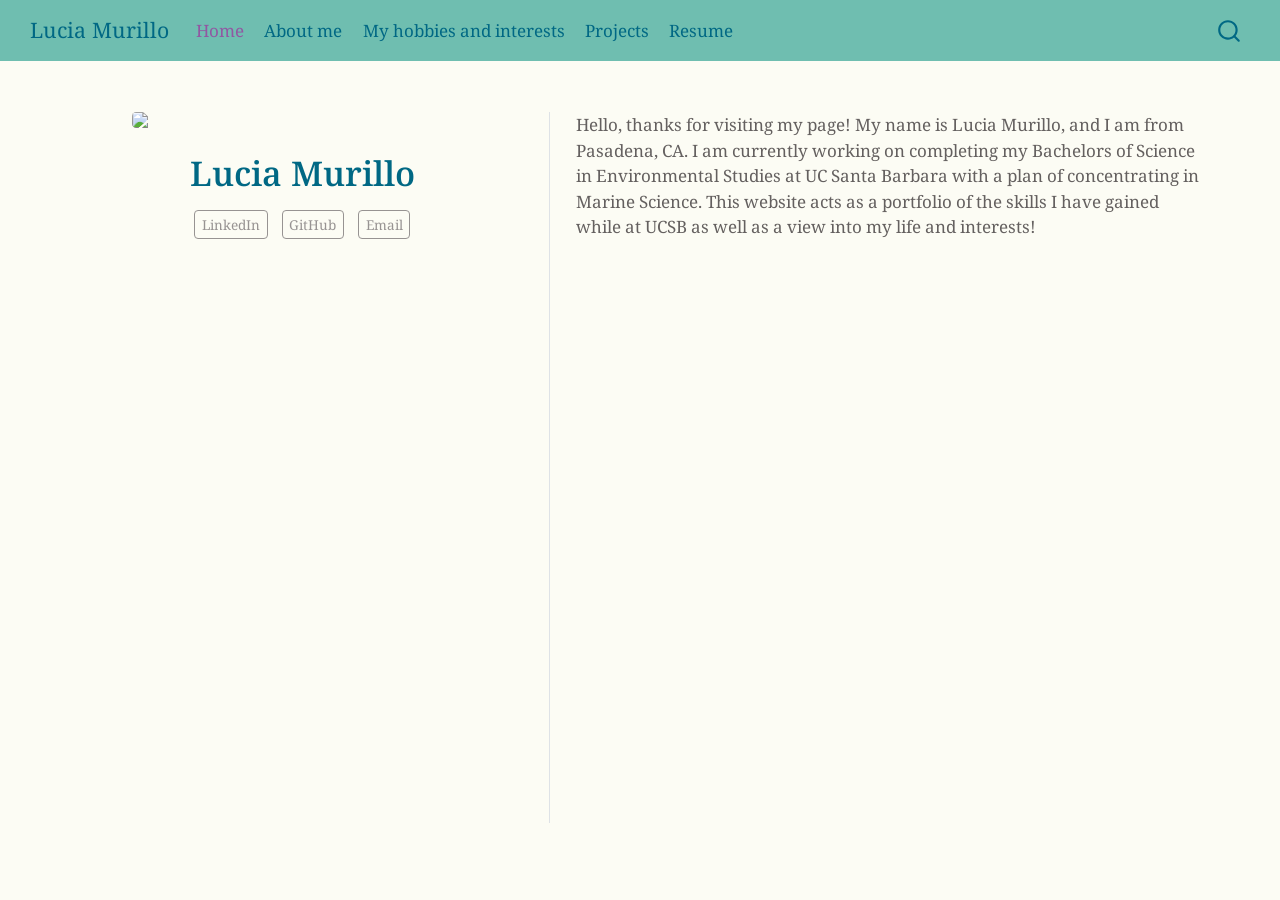
==== docs/index.html @ d8d761d2 "edits to colors and fonts" ====
<!DOCTYPE html>
<html xmlns="http://www.w3.org/1999/xhtml" lang="en" xml:lang="en"><head>

<meta charset="utf-8">
<meta name="generator" content="quarto-1.9.38">

<meta name="viewport" content="width=device-width, initial-scale=1.0, user-scalable=yes">


<title>Lucia Murillo</title>
<style>
/* Default styles provided by pandoc.
** See https://pandoc.org/MANUAL.html#variables-for-html for config info.
*/
code{white-space: pre-wrap;}
span.smallcaps{font-variant: small-caps;}
div.columns{display: flex; gap: min(4vw, 1.5em);}
div.column{flex: auto; overflow-x: auto;}
div.hanging-indent{margin-left: 1.5em; text-indent: -1.5em;}
ul.task-list{list-style: none;}
ul.task-list li input[type="checkbox"] {
  width: 0.8em;
  margin: 0 0.8em 0.2em -1em; /* quarto-specific, see https://github.com/quarto-dev/quarto-cli/issues/4556 */ 
  vertical-align: middle;
}
</style>


<script src="site_libs/quarto-nav/quarto-nav.js"></script>
<script src="site_libs/quarto-nav/headroom.min.js"></script>
<script src="site_libs/clipboard/clipboard.min.js"></script>
<script src="site_libs/quarto-search/autocomplete.umd.js"></script>
<script src="site_libs/quarto-search/fuse.min.js"></script>
<script src="site_libs/quarto-search/quarto-search.js"></script>
<meta name="quarto:offset" content="./">
<script src="site_libs/quarto-html/quarto.js" type="module"></script>
<script src="site_libs/quarto-html/tabsets/tabsets.js" type="module"></script>
<script src="site_libs/quarto-html/popper.min.js"></script>
<script src="site_libs/quarto-html/tippy.umd.min.js"></script>
<link href="site_libs/quarto-html/tippy.css" rel="stylesheet">
<link href="site_libs/quarto-html/quarto-syntax-highlighting-15634bcf2e68342d4ad2dfa704d543f6.css" rel="stylesheet" id="quarto-text-highlighting-styles">
<script src="site_libs/bootstrap/bootstrap.min.js"></script>
<link href="site_libs/bootstrap/bootstrap-icons.css" rel="stylesheet">
<link href="site_libs/bootstrap/bootstrap-aaa0cda580e2609d4816893e895b0591.min.css" rel="stylesheet" append-hash="true" id="quarto-bootstrap" data-mode="light">
<script id="quarto-search-options" type="application/json">{
  "location": "navbar",
  "copy-button": false,
  "collapse-after": 3,
  "panel-placement": "end",
  "type": "overlay",
  "limit": 50,
  "keyboard-shortcut": [
    "f",
    "/",
    "s"
  ],
  "show-item-context": false,
  "language": {
    "search-no-results-text": "No results",
    "search-matching-documents-text": "matching documents",
    "search-copy-link-title": "Copy link to search",
    "search-hide-matches-text": "Hide additional matches",
    "search-more-match-text": "more match in this document",
    "search-more-matches-text": "more matches in this document",
    "search-clear-button-title": "Clear",
    "search-text-placeholder": "",
    "search-detached-cancel-button-title": "Cancel",
    "search-submit-button-title": "Submit",
    "search-label": "Search"
  }
}</script>


</head>

<body class="nav-fixed quarto-light">

<div id="quarto-search-results"></div>
  <header id="quarto-header" class="headroom fixed-top">
    <nav class="navbar navbar-expand-lg " data-bs-theme="dark">
      <div class="navbar-container container-fluid">
      <div class="navbar-brand-container mx-auto">
    <a class="navbar-brand" href="./index.html">
    <span class="navbar-title">Lucia Murillo</span>
    </a>
  </div>
            <div id="quarto-search" class="" title="Search"></div>
          <button class="navbar-toggler" type="button" data-bs-toggle="collapse" data-bs-target="#navbarCollapse" aria-controls="navbarCollapse" role="menu" aria-expanded="false" aria-label="Toggle navigation" onclick="if (window.quartoToggleHeadroom) { window.quartoToggleHeadroom(); }">
  <span class="navbar-toggler-icon"></span>
</button>
          <div class="collapse navbar-collapse" id="navbarCollapse">
            <ul class="navbar-nav navbar-nav-scroll me-auto">
  <li class="nav-item">
    <a class="nav-link active" href="./index.html" aria-current="page"> 
<span class="menu-text">Home</span></a>
  </li>  
  <li class="nav-item">
    <a class="nav-link" href="./about.html"> 
<span class="menu-text">About me</span></a>
  </li>  
  <li class="nav-item">
    <a class="nav-link" href="./hobbies.html"> 
<span class="menu-text">My hobbies and interests</span></a>
  </li>  
  <li class="nav-item">
    <a class="nav-link" href="./projects.html"> 
<span class="menu-text">Projects</span></a>
  </li>  
  <li class="nav-item">
    <a class="nav-link" href="./resume.html"> 
<span class="menu-text">Resume</span></a>
  </li>  
</ul>
          </div> <!-- /navcollapse -->
            <div class="quarto-navbar-tools">
</div>
      </div> <!-- /container-fluid -->
    </nav>
</header>
<!-- content -->
<div id="quarto-content" class="quarto-container page-columns page-rows-contents page-layout-full page-navbar">
<!-- sidebar -->
<!-- margin-sidebar -->
    
<!-- main -->
<div class="quarto-about-trestles column-page">
  <div class="about-entity">
    <img src="rounded" class="about-image
  rounded " style="width: 20em;">
<header id="title-block-header" class="quarto-title-block default">
<div class="quarto-title">
<h1 class="title">Lucia Murillo</h1>
</div>
<div class="quarto-title-meta column-page">
  </div>
</header>
    <div class="about-links">
  <a href="/www.linkedin.com/in/lucia-murillo-34b604240" class="about-link" rel="" target="_blank">
     <span class="about-link-text">LinkedIn</span>
  </a>
  <a href="https://github.com/lucia-murillo" class="about-link" rel="" target="_blank">
     <span class="about-link-text">GitHub</span>
  </a>
  <a href="mailto:luciaviola@gmail.com" class="about-link" rel="" target="">
     <span class="about-link-text">Email</span>
  </a>
</div>
  </div>
  <div class="about-contents"><main class="content column-page" id="quarto-document-content">
<p>Hello, thanks for visiting my page! My name is Lucia Murillo, and I am from Pasadena, CA. I am currently working on completing my Bachelors of Science in Environmental Studies at UC Santa Barbara with a plan of concentrating in Marine Science. This website acts as a portfolio of the skills I have gained while at UCSB as well as a view into my life and interests!</p>


</main></div>
</div>
 <!-- /main -->
<script id="quarto-html-after-body" type="application/javascript">
  window.document.addEventListener("DOMContentLoaded", function (event) {
    const isCodeAnnotation = (el) => {
      for (const clz of el.classList) {
        if (clz.startsWith('code-annotation-')) {                     
          return true;
        }
      }
      return false;
    }
    const onCopySuccess = function(e) {
      // button target
      const button = e.trigger;
      // don't keep focus
      button.blur();
      // flash "checked"
      button.classList.add('code-copy-button-checked');
      var currentTitle = button.getAttribute("title");
      button.setAttribute("title", "Copied!");
      let tooltip;
      if (window.bootstrap) {
        button.setAttribute("data-bs-toggle", "tooltip");
        button.setAttribute("data-bs-placement", "left");
        button.setAttribute("data-bs-title", "Copied!");
        tooltip = new bootstrap.Tooltip(button, 
          { trigger: "manual", 
            customClass: "code-copy-button-tooltip",
            offset: [0, -8]});
        tooltip.show();    
      }
      setTimeout(function() {
        if (tooltip) {
          tooltip.hide();
          button.removeAttribute("data-bs-title");
          button.removeAttribute("data-bs-toggle");
          button.removeAttribute("data-bs-placement");
        }
        button.setAttribute("title", currentTitle);
        button.classList.remove('code-copy-button-checked');
      }, 1000);
      // clear code selection
      e.clearSelection();
    }
    const getTextToCopy = function(trigger) {
      const outerScaffold = trigger.parentElement.cloneNode(true);
      const codeEl = outerScaffold.querySelector('code');
      for (const childEl of codeEl.children) {
        if (isCodeAnnotation(childEl)) {
          childEl.remove();
        }
      }
      return codeEl.innerText;
    }
    const clipboard = new window.ClipboardJS('.code-copy-button:not([data-in-quarto-modal])', {
      text: getTextToCopy
    });
    clipboard.on('success', onCopySuccess);
    if (window.document.getElementById('quarto-embedded-source-code-modal')) {
      const clipboardModal = new window.ClipboardJS('.code-copy-button[data-in-quarto-modal]', {
        text: getTextToCopy,
        container: window.document.getElementById('quarto-embedded-source-code-modal')
      });
      clipboardModal.on('success', onCopySuccess);
    }
      var localhostRegex = new RegExp(/^(?:http|https):\/\/localhost\:?[0-9]*\//);
      var mailtoRegex = new RegExp(/^mailto:/);
        var filterRegex = new RegExp('/' + window.location.host + '/');
      var isInternal = (href) => {
          return filterRegex.test(href) || localhostRegex.test(href) || mailtoRegex.test(href);
      }
      // Inspect non-navigation links and adorn them if external
     var links = window.document.querySelectorAll('a[href]:not(.nav-link):not(.navbar-brand):not(.toc-action):not(.sidebar-link):not(.sidebar-item-toggle):not(.pagination-link):not(.no-external):not([aria-hidden]):not(.dropdown-item):not(.quarto-navigation-tool):not(.about-link)');
      for (var i=0; i<links.length; i++) {
        const link = links[i];
        if (!isInternal(link.href)) {
          // undo the damage that might have been done by quarto-nav.js in the case of
          // links that we want to consider external
          if (link.dataset.originalHref !== undefined) {
            link.href = link.dataset.originalHref;
          }
        }
      }
    function tippyHover(el, contentFn, onTriggerFn, onUntriggerFn) {
      const config = {
        allowHTML: true,
        maxWidth: 500,
        delay: 100,
        arrow: false,
        appendTo: function(el) {
            return el.parentElement;
        },
        interactive: true,
        interactiveBorder: 10,
        theme: 'quarto',
        placement: 'bottom-start',
      };
      if (contentFn) {
        config.content = contentFn;
      }
      if (onTriggerFn) {
        config.onTrigger = onTriggerFn;
      }
      if (onUntriggerFn) {
        config.onUntrigger = onUntriggerFn;
      }
      window.tippy(el, config); 
    }
    const noterefs = window.document.querySelectorAll('a[role="doc-noteref"]');
    for (var i=0; i<noterefs.length; i++) {
      const ref = noterefs[i];
      tippyHover(ref, function() {
        // use id or data attribute instead here
        let href = ref.getAttribute('data-footnote-href') || ref.getAttribute('href');
        try { href = new URL(href).hash; } catch {}
        const id = href.replace(/^#\/?/, "");
        const note = window.document.getElementById(id);
        if (note) {
          return note.innerHTML;
        } else {
          return "";
        }
      });
    }
    const xrefs = window.document.querySelectorAll('a.quarto-xref');
    const processXRef = (id, note) => {
      // Strip column container classes
      const stripColumnClz = (el) => {
        el.classList.remove("page-full", "page-columns");
        if (el.children) {
          for (const child of el.children) {
            stripColumnClz(child);
          }
        }
      }
      stripColumnClz(note)
      if (id === null || id.startsWith('sec-')) {
        // Special case sections, only their first couple elements
        const container = document.createElement("div");
        if (note.children && note.children.length > 2) {
          container.appendChild(note.children[0].cloneNode(true));
          for (let i = 1; i < note.children.length; i++) {
            const child = note.children[i];
            if (child.tagName === "P" && child.innerText === "") {
              continue;
            } else {
              container.appendChild(child.cloneNode(true));
              break;
            }
          }
          if (window.Quarto?.typesetMath) {
            window.Quarto.typesetMath(container);
          }
          return container.innerHTML
        } else {
          if (window.Quarto?.typesetMath) {
            window.Quarto.typesetMath(note);
          }
          return note.innerHTML;
        }
      } else {
        // Remove any anchor links if they are present
        const anchorLink = note.querySelector('a.anchorjs-link');
        if (anchorLink) {
          anchorLink.remove();
        }
        if (window.Quarto?.typesetMath) {
          window.Quarto.typesetMath(note);
        }
        if (note.classList.contains("callout")) {
          return note.outerHTML;
        } else {
          return note.innerHTML;
        }
      }
    }
    for (var i=0; i<xrefs.length; i++) {
      const xref = xrefs[i];
      tippyHover(xref, undefined, function(instance) {
        instance.disable();
        let url = xref.getAttribute('href');
        let hash = undefined; 
        if (url.startsWith('#')) {
          hash = url;
        } else {
          try { hash = new URL(url).hash; } catch {}
        }
        if (hash) {
          const id = hash.replace(/^#\/?/, "");
          const note = window.document.getElementById(id);
          if (note !== null) {
            try {
              const html = processXRef(id, note.cloneNode(true));
              instance.setContent(html);
            } finally {
              instance.enable();
              instance.show();
            }
          } else {
            // See if we can fetch this
            fetch(url.split('#')[0])
            .then(res => res.text())
            .then(html => {
              const parser = new DOMParser();
              const htmlDoc = parser.parseFromString(html, "text/html");
              const note = htmlDoc.getElementById(id);
              if (note !== null) {
                const html = processXRef(id, note);
                instance.setContent(html);
              } 
            }).finally(() => {
              instance.enable();
              instance.show();
            });
          }
        } else {
          // See if we can fetch a full url (with no hash to target)
          // This is a special case and we should probably do some content thinning / targeting
          fetch(url)
          .then(res => res.text())
          .then(html => {
            const parser = new DOMParser();
            const htmlDoc = parser.parseFromString(html, "text/html");
            const note = htmlDoc.querySelector('main.content');
            if (note !== null) {
              // This should only happen for chapter cross references
              // (since there is no id in the URL)
              // remove the first header
              if (note.children.length > 0 && note.children[0].tagName === "HEADER") {
                note.children[0].remove();
              }
              const html = processXRef(null, note);
              instance.setContent(html);
            } 
          }).finally(() => {
            instance.enable();
            instance.show();
          });
        }
      }, function(instance) {
      });
    }
        let selectedAnnoteEl;
        const selectorForAnnotation = ( cell, annotation) => {
          let cellAttr = 'data-code-cell="' + cell + '"';
          let lineAttr = 'data-code-annotation="' +  annotation + '"';
          const selector = 'span[' + cellAttr + '][' + lineAttr + ']';
          return selector;
        }
        const selectCodeLines = (annoteEl) => {
          const doc = window.document;
          const targetCell = annoteEl.getAttribute("data-target-cell");
          const targetAnnotation = annoteEl.getAttribute("data-target-annotation");
          const annoteSpan = window.document.querySelector(selectorForAnnotation(targetCell, targetAnnotation));
          const lines = annoteSpan.getAttribute("data-code-lines").split(",");
          const lineIds = lines.map((line) => {
            return targetCell + "-" + line;
          })
          let top = null;
          let height = null;
          let parent = null;
          if (lineIds.length > 0) {
              //compute the position of the single el (top and bottom and make a div)
              const el = window.document.getElementById(lineIds[0]);
              top = el.offsetTop;
              height = el.offsetHeight;
              parent = el.parentElement.parentElement;
            if (lineIds.length > 1) {
              const lastEl = window.document.getElementById(lineIds[lineIds.length - 1]);
              const bottom = lastEl.offsetTop + lastEl.offsetHeight;
              height = bottom - top;
            }
            if (top !== null && height !== null && parent !== null) {
              // cook up a div (if necessary) and position it 
              let div = window.document.getElementById("code-annotation-line-highlight");
              if (div === null) {
                div = window.document.createElement("div");
                div.setAttribute("id", "code-annotation-line-highlight");
                div.style.position = 'absolute';
                parent.appendChild(div);
              }
              div.style.top = top - 2 + "px";
              div.style.height = height + 4 + "px";
              div.style.left = 0;
              let gutterDiv = window.document.getElementById("code-annotation-line-highlight-gutter");
              if (gutterDiv === null) {
                gutterDiv = window.document.createElement("div");
                gutterDiv.setAttribute("id", "code-annotation-line-highlight-gutter");
                gutterDiv.style.position = 'absolute';
                const codeCell = window.document.getElementById(targetCell);
                const gutter = codeCell.querySelector('.code-annotation-gutter');
                gutter.appendChild(gutterDiv);
              }
              gutterDiv.style.top = top - 2 + "px";
              gutterDiv.style.height = height + 4 + "px";
            }
            selectedAnnoteEl = annoteEl;
          }
        };
        const unselectCodeLines = () => {
          const elementsIds = ["code-annotation-line-highlight", "code-annotation-line-highlight-gutter"];
          elementsIds.forEach((elId) => {
            const div = window.document.getElementById(elId);
            if (div) {
              div.remove();
            }
          });
          selectedAnnoteEl = undefined;
        };
          // Handle positioning of the toggle
      window.addEventListener(
        "resize",
        throttle(() => {
          elRect = undefined;
          if (selectedAnnoteEl) {
            selectCodeLines(selectedAnnoteEl);
          }
        }, 10)
      );
      function throttle(fn, ms) {
      let throttle = false;
      let timer;
        return (...args) => {
          if(!throttle) { // first call gets through
              fn.apply(this, args);
              throttle = true;
          } else { // all the others get throttled
              if(timer) clearTimeout(timer); // cancel #2
              timer = setTimeout(() => {
                fn.apply(this, args);
                timer = throttle = false;
              }, ms);
          }
        };
      }
        // Attach click handler to the DT
        const annoteDls = window.document.querySelectorAll('dt[data-target-cell]');
        for (const annoteDlNode of annoteDls) {
          annoteDlNode.addEventListener('click', (event) => {
            const clickedEl = event.target;
            if (clickedEl !== selectedAnnoteEl) {
              unselectCodeLines();
              const activeEl = window.document.querySelector('dt[data-target-cell].code-annotation-active');
              if (activeEl) {
                activeEl.classList.remove('code-annotation-active');
              }
              selectCodeLines(clickedEl);
              clickedEl.classList.add('code-annotation-active');
            } else {
              // Unselect the line
              unselectCodeLines();
              clickedEl.classList.remove('code-annotation-active');
            }
          });
        }
    const findCites = (el) => {
      const parentEl = el.parentElement;
      if (parentEl) {
        const cites = parentEl.dataset.cites;
        if (cites) {
          return {
            el,
            cites: cites.split(' ')
          };
        } else {
          return findCites(el.parentElement)
        }
      } else {
        return undefined;
      }
    };
    var bibliorefs = window.document.querySelectorAll('a[role="doc-biblioref"]');
    for (var i=0; i<bibliorefs.length; i++) {
      const ref = bibliorefs[i];
      const citeInfo = findCites(ref);
      if (citeInfo) {
        tippyHover(citeInfo.el, function() {
          var popup = window.document.createElement('div');
          citeInfo.cites.forEach(function(cite) {
            var citeDiv = window.document.createElement('div');
            citeDiv.classList.add('hanging-indent');
            citeDiv.classList.add('csl-entry');
            var biblioDiv = window.document.getElementById('ref-' + cite);
            if (biblioDiv) {
              citeDiv.innerHTML = biblioDiv.innerHTML;
            }
            popup.appendChild(citeDiv);
          });
          return popup.innerHTML;
        });
      }
    }
  });
  </script>
</div> <!-- /content -->




</body></html>
---- docs/site_libs/quarto-html/tippy.css ----
.tippy-box[data-animation=fade][data-state=hidden]{opacity:0}[data-tippy-root]{max-width:calc(100vw - 10px)}.tippy-box{position:relative;background-color:#333;color:#fff;border-radius:4px;font-size:14px;line-height:1.4;white-space:normal;outline:0;transition-property:transform,visibility,opacity}.tippy-box[data-placement^=top]>.tippy-arrow{bottom:0}.tippy-box[data-placement^=top]>.tippy-arrow:before{bottom:-7px;left:0;border-width:8px 8px 0;border-top-color:initial;transform-origin:center top}.tippy-box[data-placement^=bottom]>.tippy-arrow{top:0}.tippy-box[data-placement^=bottom]>.tippy-arrow:before{top:-7px;left:0;border-width:0 8px 8px;border-bottom-color:initial;transform-origin:center bottom}.tippy-box[data-placement^=left]>.tippy-arrow{right:0}.tippy-box[data-placement^=left]>.tippy-arrow:before{border-width:8px 0 8px 8px;border-left-color:initial;right:-7px;transform-origin:center left}.tippy-box[data-placement^=right]>.tippy-arrow{left:0}.tippy-box[data-placement^=right]>.tippy-arrow:before{left:-7px;border-width:8px 8px 8px 0;border-right-color:initial;transform-origin:center right}.tippy-box[data-inertia][data-state=visible]{transition-timing-function:cubic-bezier(.54,1.5,.38,1.11)}.tippy-arrow{width:16px;height:16px;color:#333}.tippy-arrow:before{content:"";position:absolute;border-color:transparent;border-style:solid}.tippy-content{position:relative;padding:5px 9px;z-index:1}
---- docs/site_libs/quarto-html/quarto-syntax-highlighting-15634bcf2e68342d4ad2dfa704d543f6.css ----
/* quarto syntax highlight colors */
:root {
  --quarto-hl-ot-color: #003B4F;
  --quarto-hl-at-color: #657422;
  --quarto-hl-ss-color: #20794D;
  --quarto-hl-an-color: #5E5E5E;
  --quarto-hl-fu-color: #4758AB;
  --quarto-hl-st-color: #20794D;
  --quarto-hl-cf-color: #003B4F;
  --quarto-hl-op-color: #5E5E5E;
  --quarto-hl-er-color: #AD0000;
  --quarto-hl-bn-color: #AD0000;
  --quarto-hl-al-color: #AD0000;
  --quarto-hl-va-color: #111111;
  --quarto-hl-bu-color: inherit;
  --quarto-hl-ex-color: inherit;
  --quarto-hl-pp-color: #AD0000;
  --quarto-hl-in-color: #5E5E5E;
  --quarto-hl-vs-color: #20794D;
  --quarto-hl-wa-color: #5E5E5E;
  --quarto-hl-do-color: #5E5E5E;
  --quarto-hl-im-color: #00769E;
  --quarto-hl-ch-color: #20794D;
  --quarto-hl-dt-color: #AD0000;
  --quarto-hl-fl-color: #AD0000;
  --quarto-hl-co-color: #5E5E5E;
  --quarto-hl-cv-color: #5E5E5E;
  --quarto-hl-cn-color: #8f5902;
  --quarto-hl-sc-color: #5E5E5E;
  --quarto-hl-dv-color: #AD0000;
  --quarto-hl-kw-color: #003B4F;
}

/* other quarto variables */
:root {
  --quarto-font-monospace: SFMono-Regular, Menlo, Monaco, Consolas, "Liberation Mono", "Courier New", monospace;
}

/* syntax highlight based on Pandoc's rules */
pre > code.sourceCode > span {
  color: #003B4F;
}

code.sourceCode > span {
  color: #003B4F;
}

div.sourceCode,
div.sourceCode pre.sourceCode {
  color: #003B4F;
}

/* Normal */
code span {
  color: #003B4F;
}

/* Alert */
code span.al {
  color: #AD0000;
  font-style: inherit;
}

/* Annotation */
code span.an {
  color: #5E5E5E;
  font-style: inherit;
}

/* Attribute */
code span.at {
  color: #657422;
  font-style: inherit;
}

/* BaseN */
code span.bn {
  color: #AD0000;
  font-style: inherit;
}

/* BuiltIn */
code span.bu {
  font-style: inherit;
}

/* ControlFlow */
code span.cf {
  color: #003B4F;
  font-weight: bold;
  font-style: inherit;
}

/* Char */
code span.ch {
  color: #20794D;
  font-style: inherit;
}

/* Constant */
code span.cn {
  color: #8f5902;
  font-style: inherit;
}

/* Comment */
code span.co {
  color: #5E5E5E;
  font-style: inherit;
}

/* CommentVar */
code span.cv {
  color: #5E5E5E;
  font-style: italic;
}

/* Documentation */
code span.do {
  color: #5E5E5E;
  font-style: italic;
}

/* DataType */
code span.dt {
  color: #AD0000;
  font-style: inherit;
}

/* DecVal */
code span.dv {
  color: #AD0000;
  font-style: inherit;
}

/* Error */
code span.er {
  color: #AD0000;
  font-style: inherit;
}

/* Extension */
code span.ex {
  font-style: inherit;
}

/* Float */
code span.fl {
  color: #AD0000;
  font-style: inherit;
}

/* Function */
code span.fu {
  color: #4758AB;
  font-style: inherit;
}

/* Import */
code span.im {
  color: #00769E;
  font-style: inherit;
}

/* Information */
code span.in {
  color: #5E5E5E;
  font-style: inherit;
}

/* Keyword */
code span.kw {
  color: #003B4F;
  font-weight: bold;
  font-style: inherit;
}

/* Operator */
code span.op {
  color: #5E5E5E;
  font-style: inherit;
}

/* Other */
code span.ot {
  color: #003B4F;
  font-style: inherit;
}

/* Preprocessor */
code span.pp {
  color: #AD0000;
  font-style: inherit;
}

/* SpecialChar */
code span.sc {
  color: #5E5E5E;
  font-style: inherit;
}

/* SpecialString */
code span.ss {
  color: #20794D;
  font-style: inherit;
}

/* String */
code span.st {
  color: #20794D;
  font-style: inherit;
}

/* Variable */
code span.va {
  color: #111111;
  font-style: inherit;
}

/* VerbatimString */
code span.vs {
  color: #20794D;
  font-style: inherit;
}

/* Warning */
code span.wa {
  color: #5E5E5E;
  font-style: italic;
}

.prevent-inlining {
  content: "</";
}

/*# sourceMappingURL=f23921c56f73e400b49028c9186a1aa0.css.map */
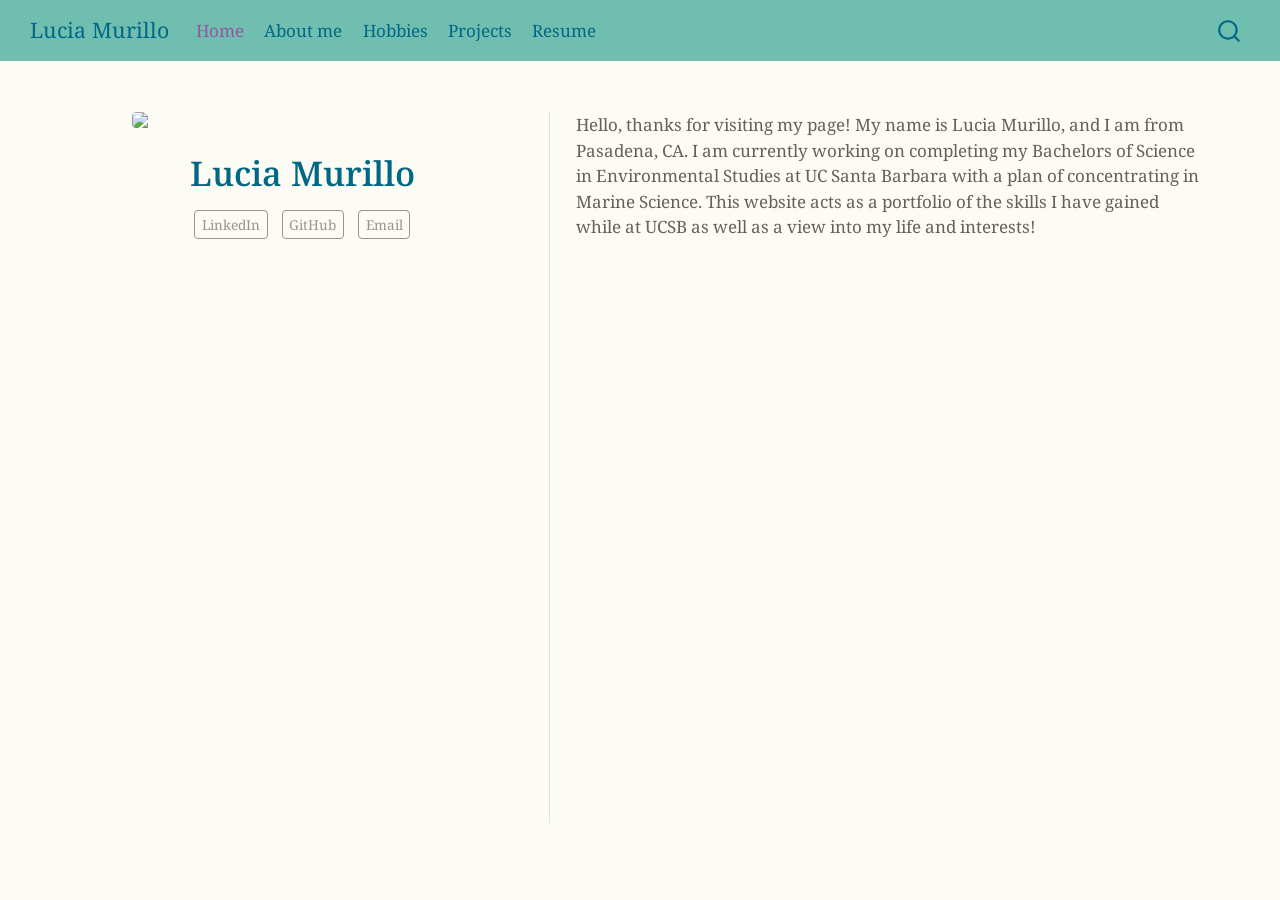
==== commit 68e2aeb2: "update format" ====
--- a/docs/index.html
+++ b/docs/index.html
@@ -41,7 +41,7 @@
 <link href="site_libs/quarto-html/quarto-syntax-highlighting-15634bcf2e68342d4ad2dfa704d543f6.css" rel="stylesheet" id="quarto-text-highlighting-styles">
 <script src="site_libs/bootstrap/bootstrap.min.js"></script>
 <link href="site_libs/bootstrap/bootstrap-icons.css" rel="stylesheet">
-<link href="site_libs/bootstrap/bootstrap-aaa0cda580e2609d4816893e895b0591.min.css" rel="stylesheet" append-hash="true" id="quarto-bootstrap" data-mode="light">
+<link href="site_libs/bootstrap/bootstrap-fbab06fb85a6d25615c258fff13ef2a6.min.css" rel="stylesheet" append-hash="true" id="quarto-bootstrap" data-mode="light">
 <script id="quarto-search-options" type="application/json">{
   "location": "navbar",
   "copy-button": false,
@@ -100,7 +100,7 @@
   </li>  
   <li class="nav-item">
     <a class="nav-link" href="./hobbies.html"> 
-<span class="menu-text">My hobbies and interests</span></a>
+<span class="menu-text">Hobbies</span></a>
   </li>  
   <li class="nav-item">
     <a class="nav-link" href="./projects.html"> 
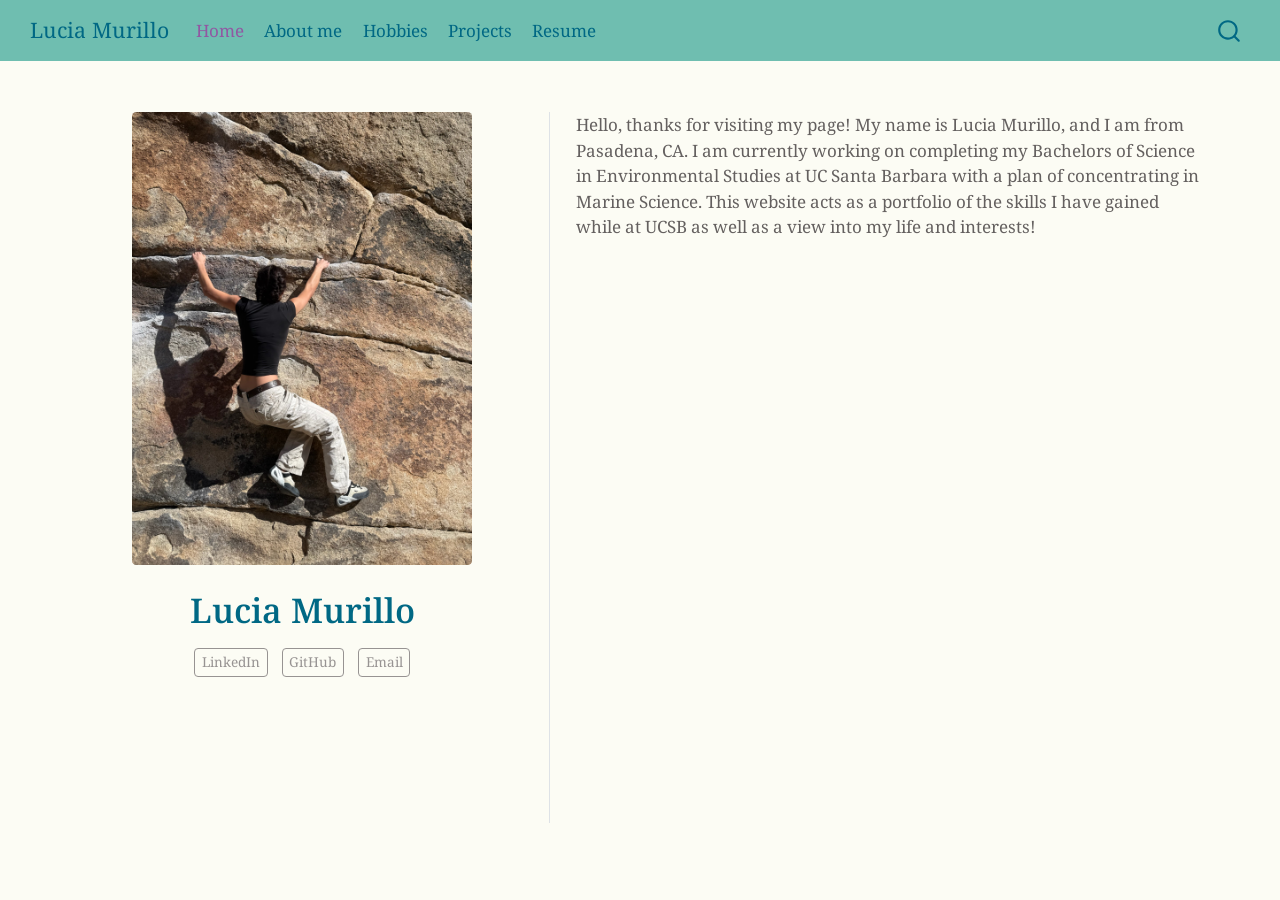
==== commit 889ab691: "edits to images and about me section" ====
--- a/docs/index.html
+++ b/docs/index.html
@@ -41,7 +41,7 @@
 <link href="site_libs/quarto-html/quarto-syntax-highlighting-15634bcf2e68342d4ad2dfa704d543f6.css" rel="stylesheet" id="quarto-text-highlighting-styles">
 <script src="site_libs/bootstrap/bootstrap.min.js"></script>
 <link href="site_libs/bootstrap/bootstrap-icons.css" rel="stylesheet">
-<link href="site_libs/bootstrap/bootstrap-fbab06fb85a6d25615c258fff13ef2a6.min.css" rel="stylesheet" append-hash="true" id="quarto-bootstrap" data-mode="light">
+<link href="site_libs/bootstrap/bootstrap-aaa0cda580e2609d4816893e895b0591.min.css" rel="stylesheet" append-hash="true" id="quarto-bootstrap" data-mode="light">
 <script id="quarto-search-options" type="application/json">{
   "location": "navbar",
   "copy-button": false,
@@ -103,7 +103,7 @@
 <span class="menu-text">Hobbies</span></a>
   </li>  
   <li class="nav-item">
-    <a class="nav-link" href="./projects.html"> 
+    <a class="nav-link" href="./posts/projects.html"> 
 <span class="menu-text">Projects</span></a>
   </li>  
   <li class="nav-item">
@@ -125,7 +125,7 @@
 <!-- main -->
 <div class="quarto-about-trestles column-page">
   <div class="about-entity">
-    <img src="rounded" class="about-image
+    <img src="images/climb.JPG" class="about-image
   rounded " style="width: 20em;">
 <header id="title-block-header" class="quarto-title-block default">
 <div class="quarto-title">
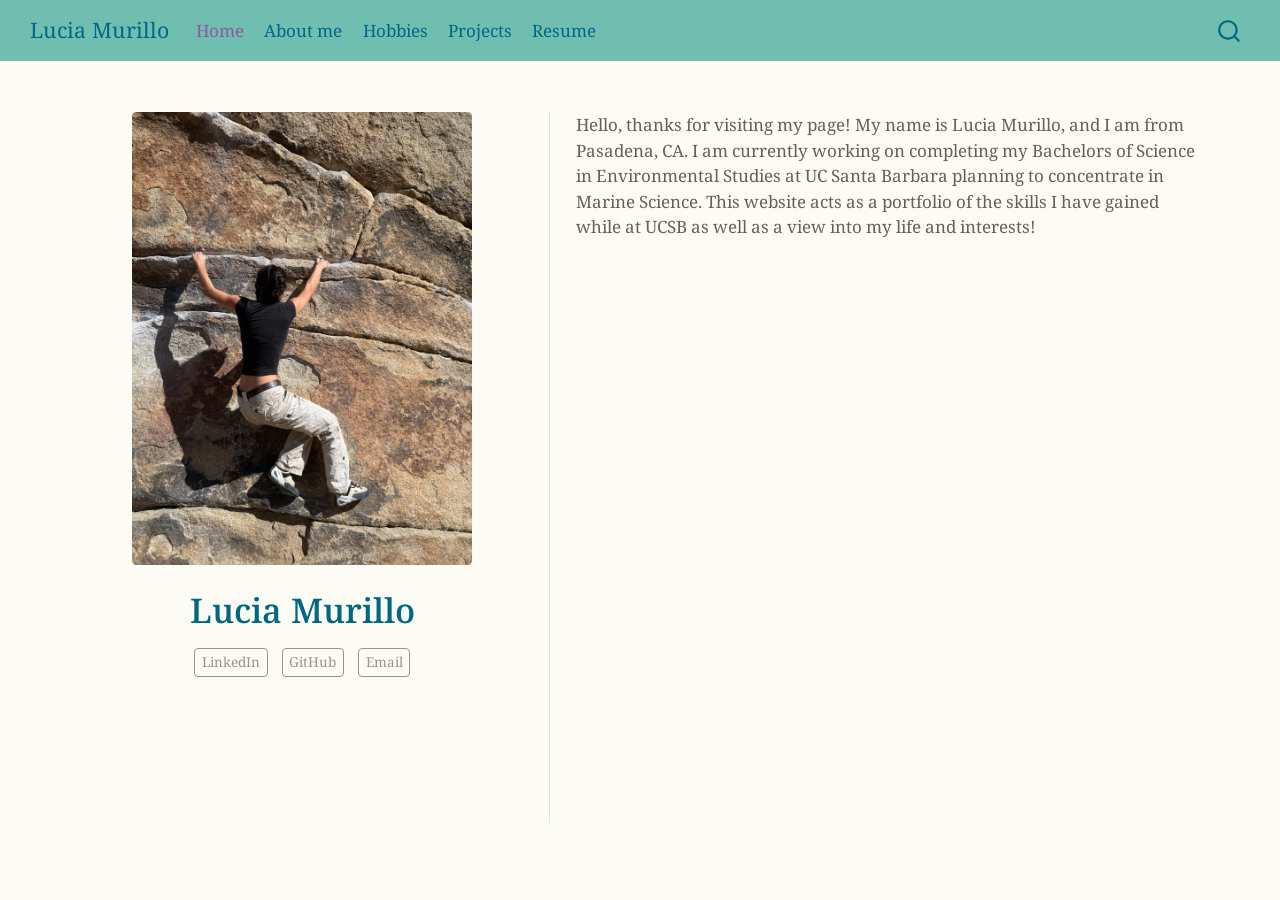
==== commit 35b298ab: "resume added, second blog post added" ====
--- a/docs/index.html
+++ b/docs/index.html
@@ -135,7 +135,7 @@
   </div>
 </header>
     <div class="about-links">
-  <a href="/www.linkedin.com/in/lucia-murillo-34b604240" class="about-link" rel="" target="_blank">
+  <a href="https://www.linkedin.com/in/lucia-murillo-34b604240" class="about-link" rel="" target="_blank">
      <span class="about-link-text">LinkedIn</span>
   </a>
   <a href="https://github.com/lucia-murillo" class="about-link" rel="" target="_blank">
@@ -147,7 +147,7 @@
 </div>
   </div>
   <div class="about-contents"><main class="content column-page" id="quarto-document-content">
-<p>Hello, thanks for visiting my page! My name is Lucia Murillo, and I am from Pasadena, CA. I am currently working on completing my Bachelors of Science in Environmental Studies at UC Santa Barbara with a plan of concentrating in Marine Science. This website acts as a portfolio of the skills I have gained while at UCSB as well as a view into my life and interests!</p>
+<p>Hello, thanks for visiting my page! My name is Lucia Murillo, and I am from Pasadena, CA. I am currently working on completing my Bachelors of Science in Environmental Studies at UC Santa Barbara planning to concentrate in Marine Science. This website acts as a portfolio of the skills I have gained while at UCSB as well as a view into my life and interests!</p>
 
 
 </main></div>
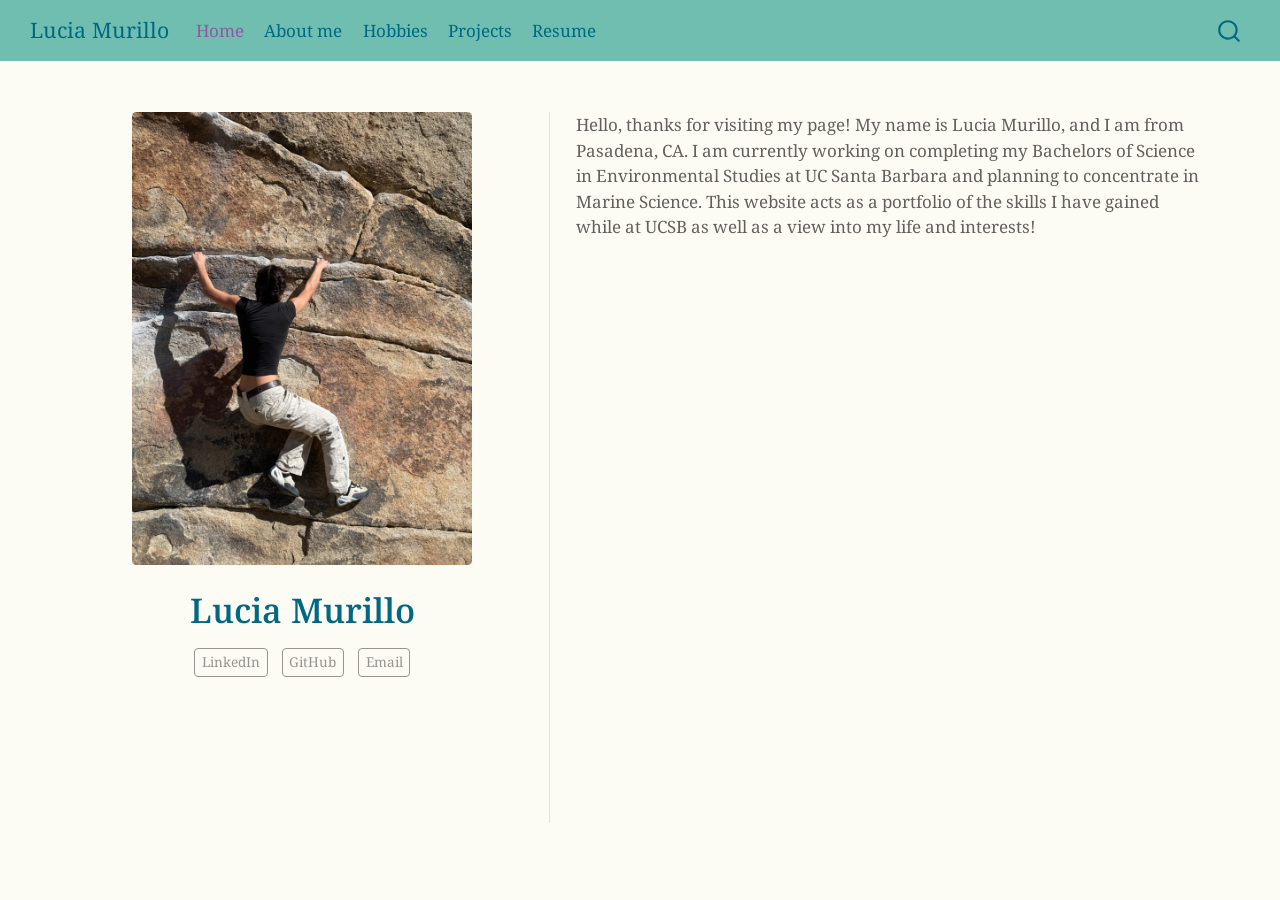
==== commit fe3d3c1e: "update formatting" ====
--- a/docs/index.html
+++ b/docs/index.html
@@ -147,7 +147,7 @@
 </div>
   </div>
   <div class="about-contents"><main class="content column-page" id="quarto-document-content">
-<p>Hello, thanks for visiting my page! My name is Lucia Murillo, and I am from Pasadena, CA. I am currently working on completing my Bachelors of Science in Environmental Studies at UC Santa Barbara planning to concentrate in Marine Science. This website acts as a portfolio of the skills I have gained while at UCSB as well as a view into my life and interests!</p>
+<p>Hello, thanks for visiting my page! My name is Lucia Murillo, and I am from Pasadena, CA. I am currently working on completing my Bachelors of Science in Environmental Studies at UC Santa Barbara and planning to concentrate in Marine Science. This website acts as a portfolio of the skills I have gained while at UCSB as well as a view into my life and interests!</p>
 
 
 </main></div>
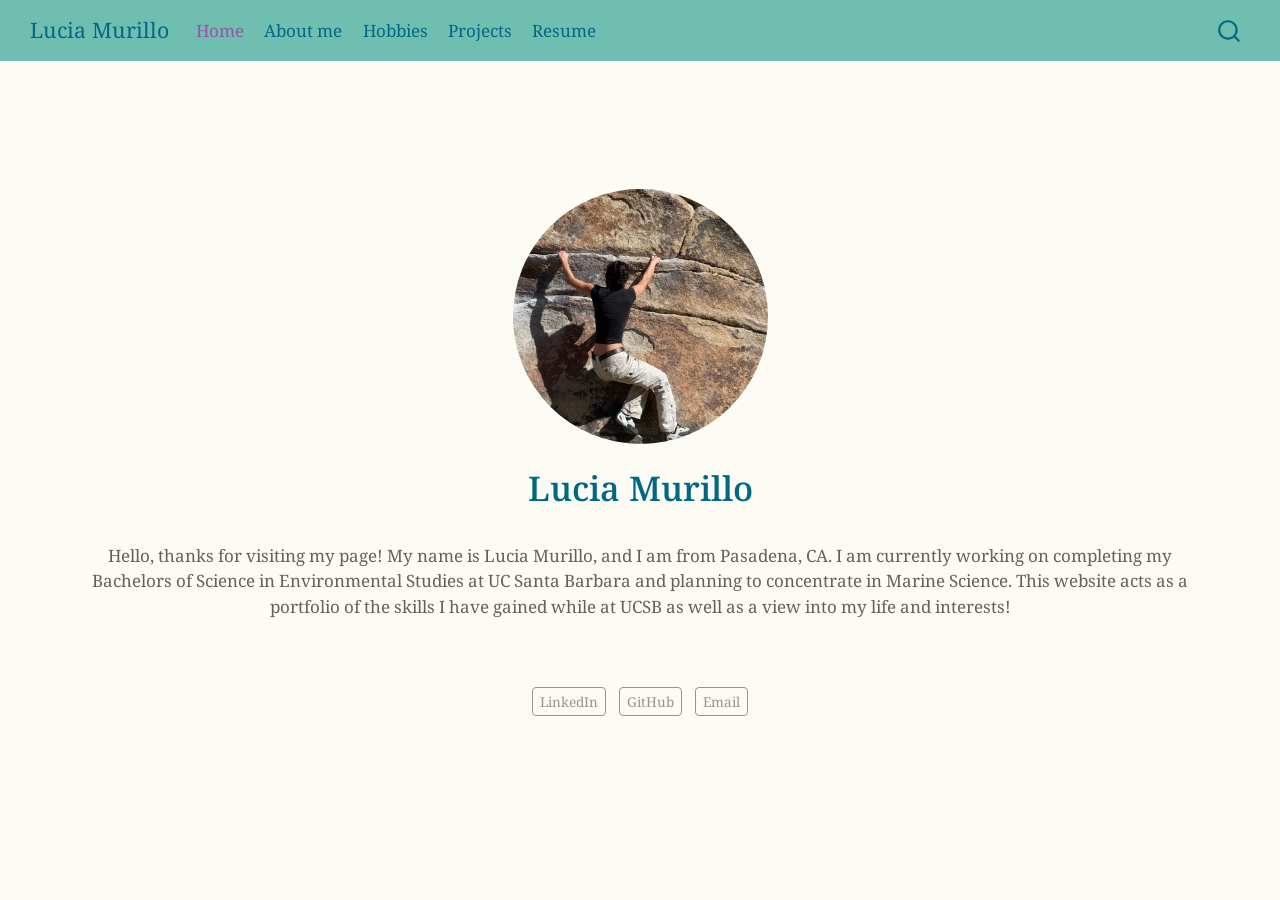
==== commit e4ef532b: "changing template of home page" ====
--- a/docs/index.html
+++ b/docs/index.html
@@ -123,18 +123,22 @@
 <!-- margin-sidebar -->
     
 <!-- main -->
-<div class="quarto-about-trestles column-page">
-  <div class="about-entity">
-    <img src="images/climb.JPG" class="about-image
-  rounded " style="width: 20em;">
-<header id="title-block-header" class="quarto-title-block default">
+<div class="quarto-about-jolla column-page">
+  <img src="images/climb.JPG" class="about-image
+  round " style="height: 15em; width: 15em;">
+ <header id="title-block-header" class="quarto-title-block default">
 <div class="quarto-title">
 <h1 class="title">Lucia Murillo</h1>
 </div>
 <div class="quarto-title-meta column-page">
   </div>
-</header>
-    <div class="about-links">
+</header><main class="content column-page" id="quarto-document-content">
+<p>Hello, thanks for visiting my page! My name is Lucia Murillo, and I am from Pasadena, CA. I am currently working on completing my Bachelors of Science in Environmental Studies at UC Santa Barbara and planning to concentrate in Marine Science. This website acts as a portfolio of the skills I have gained while at UCSB as well as a view into my life and interests!</p>
+
+
+</main> 
+  <hr class="about-sep">
+   <div class="about-links">
   <a href="https://www.linkedin.com/in/lucia-murillo-34b604240" class="about-link" rel="" target="_blank">
      <span class="about-link-text">LinkedIn</span>
   </a>
@@ -145,12 +149,6 @@
      <span class="about-link-text">Email</span>
   </a>
 </div>
-  </div>
-  <div class="about-contents"><main class="content column-page" id="quarto-document-content">
-<p>Hello, thanks for visiting my page! My name is Lucia Murillo, and I am from Pasadena, CA. I am currently working on completing my Bachelors of Science in Environmental Studies at UC Santa Barbara and planning to concentrate in Marine Science. This website acts as a portfolio of the skills I have gained while at UCSB as well as a view into my life and interests!</p>
-
-
-</main></div>
 </div>
  <!-- /main -->
 <script id="quarto-html-after-body" type="application/javascript">
